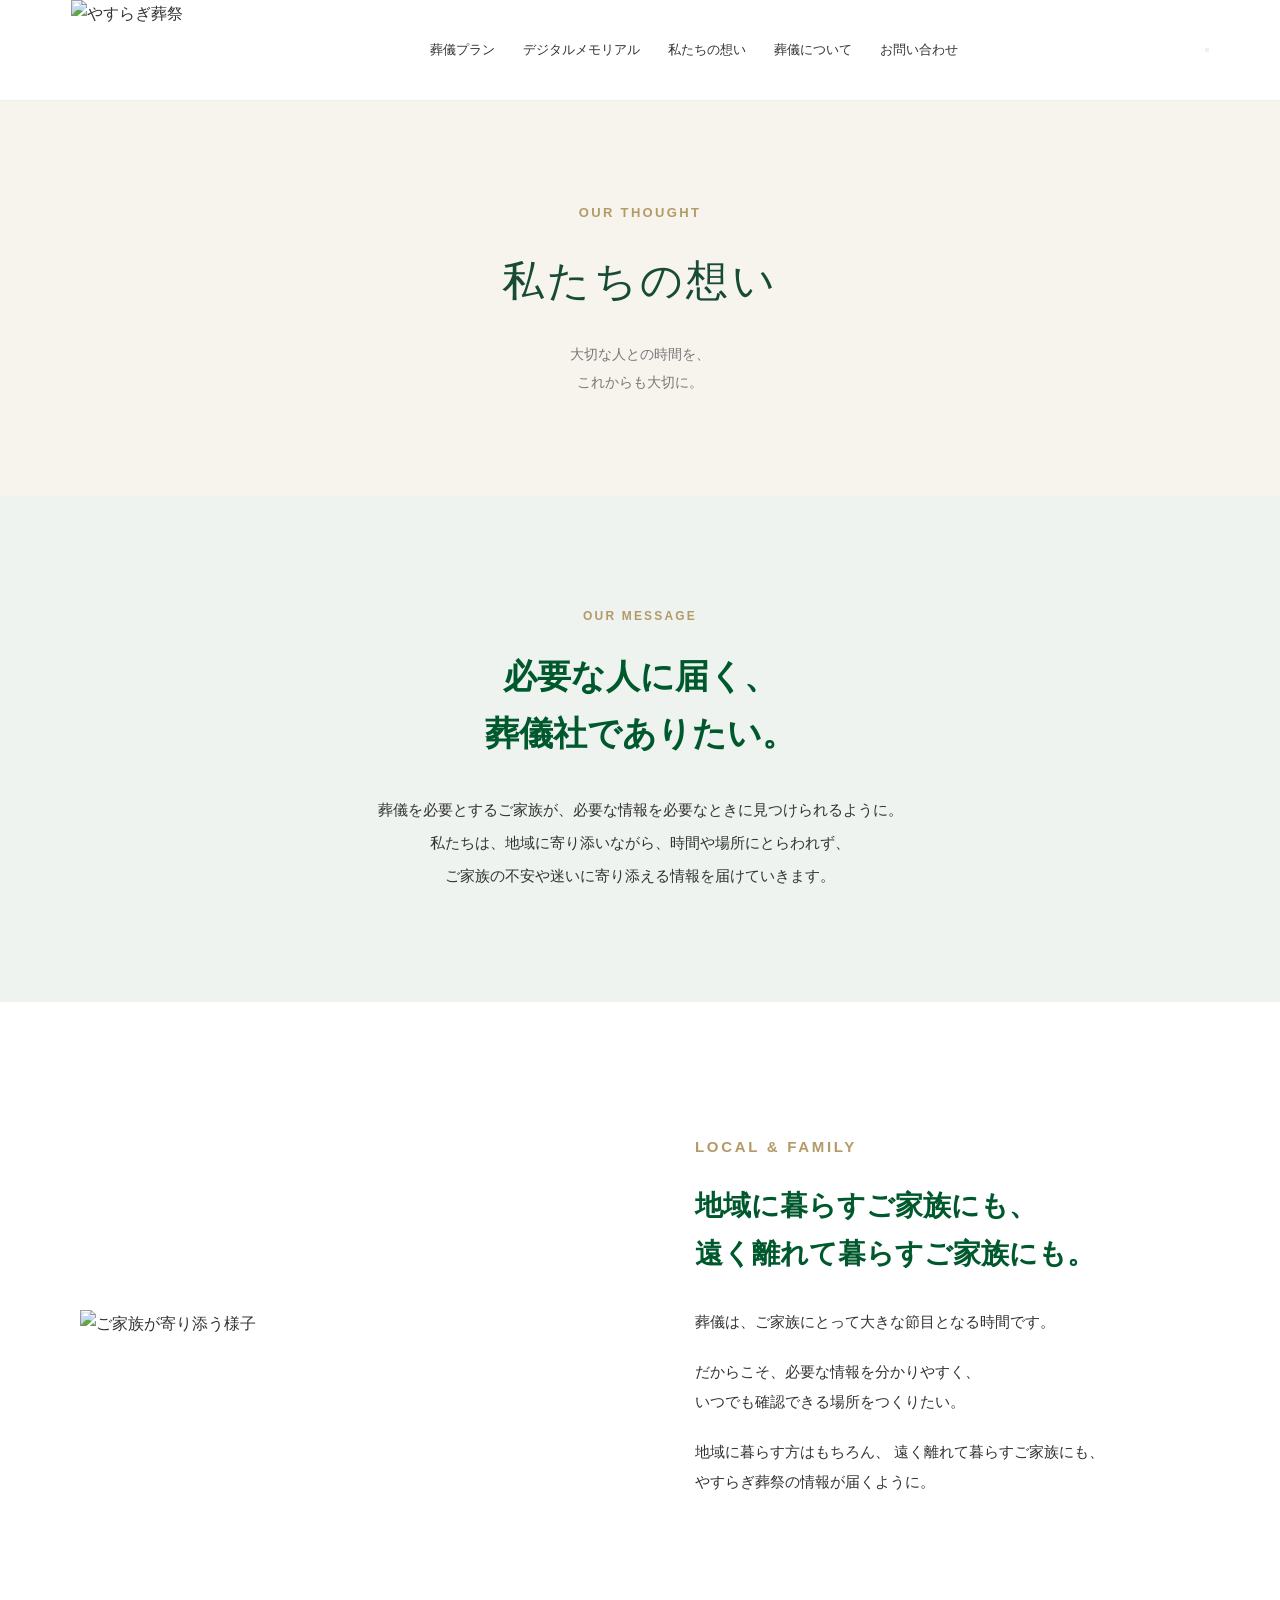
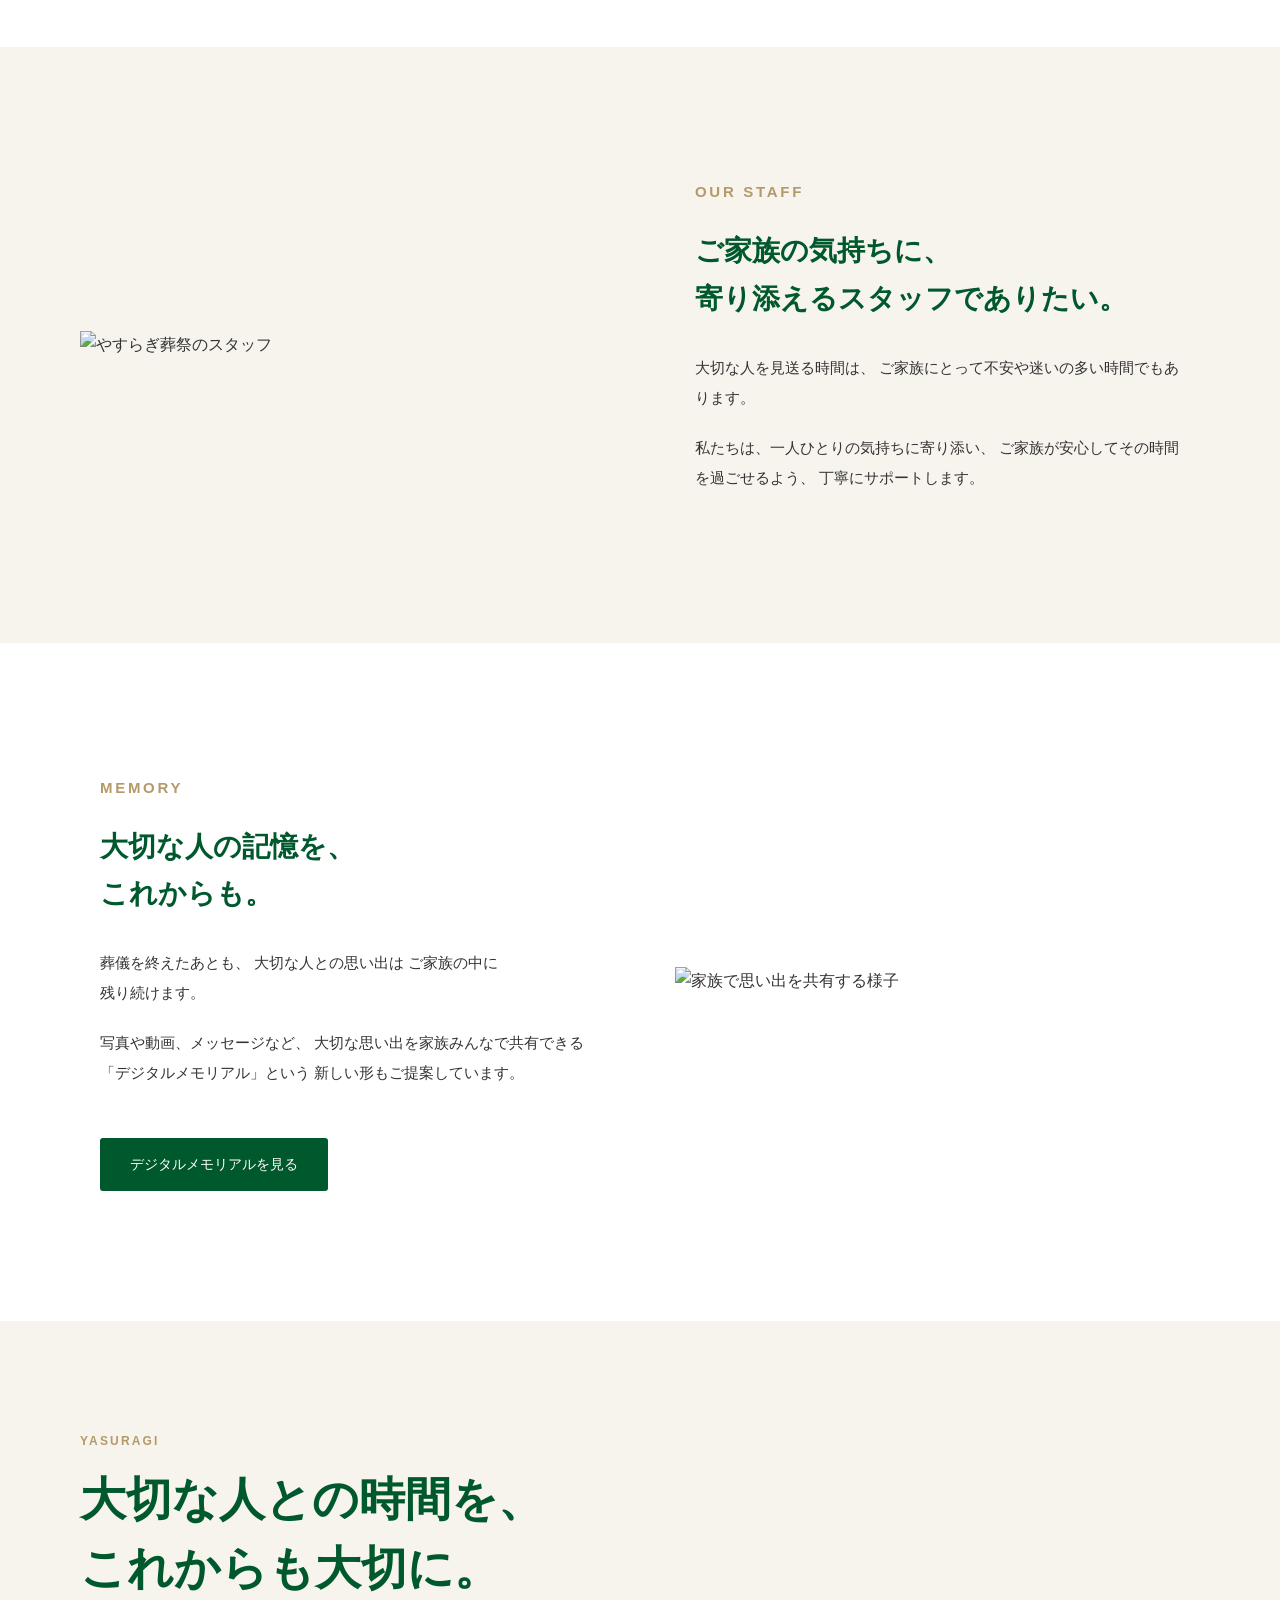
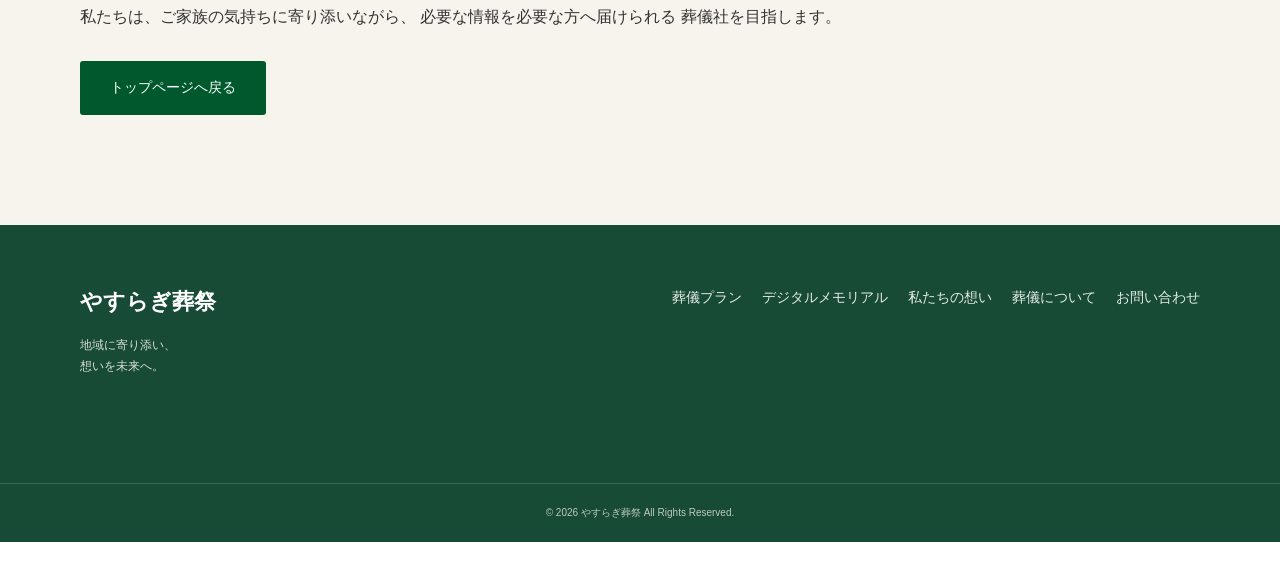
==== about.html @ 8fa57e47 "Add files via upload" ====
<!DOCTYPE html>
<html lang="ja">

<head>
    <meta charset="UTF-8">
    <meta name="viewport" content="width=device-width, initial-scale=1.0">

    <title>私たちの想い｜やすらぎ葬祭</title>

    <link rel="stylesheet" href="style.css">
</head>

<body>

    <!-- =========================
         ヘッダー
    ========================== -->
    <header class="header">

        <div class="header-inner">

            <a href="index.html" class="logo">
                <img src="image/logo-ark.png" alt="やすらぎ葬祭">
            </a>

            <nav class="nav">
                <a href="index.html#plans">葬儀プラン</a>
                <a href="index.html#memorial">デジタルメモリアル</a>
                <a href="index.html#about">私たちの想い</a>
                <a href="index.html#guide">葬儀について</a>
                <a href="index.html#contact">お問い合わせ</a>
            </nav>

            <!-- ハンバーガーメニュー -->
            <button class="hamburger" id="hamburger" aria-label="メニューを開く">
                <span></span>
                <span></span>
                <span></span>
            </button>

        </div>

    </header>


    <main>

        <!-- =========================
             ページタイトル
        ========================== -->
        <section class="page-hero">

            <div class="container">

                <p class="section-label">
                    OUR THOUGHT
                </p>

                <h1>
                    私たちの想い
                </h1>

                <p>
                    大切な人との時間を、<br>
                    これからも大切に。
                </p>

            </div>

        </section>


        <!-- =========================
             私たちが大切にしていること
        ========================== -->
        <section class="about-message section">
            <div class="container about-message-inner">

                <p class="section-label">OUR MESSAGE</p>

                <h2>
                    必要な人に届く、<br>
                    葬儀社でありたい。
                </h2>

                <p class="about-message-text">
                    葬儀を必要とするご家族が、必要な情報を必要なときに見つけられるように。<br class="pc-only">
                    私たちは、地域に寄り添いながら、時間や場所にとらわれず、<br class="pc-only">
                    ご家族の不安や迷いに寄り添える情報を届けていきます。
                </p>

            </div>
        </section>

        <!-- =========================
             地域に寄り添う
        ========================== -->
        <section class="about-block section">

            <div class="container about-block-inner">

                <div class="about-block-image">
                    <img src="image/about-family.png" alt="ご家族が寄り添う様子">
                </div>

                <div class="about-block-content">

                    <p class="section-label">
                        LOCAL & FAMILY
                    </p>

                    <h2>
                        地域に暮らすご家族にも、<br>
                        遠く離れて暮らすご家族にも。
                    </h2>

                    <p>
                        葬儀は、ご家族にとって大きな節目となる時間です。
                    </p>

                    <p>
                        だからこそ、必要な情報を分かりやすく、<br>
                        いつでも確認できる場所をつくりたい。
                    </p>

                    <p>
                        地域に暮らす方はもちろん、
                        遠く離れて暮らすご家族にも、
                        <br class="pc-only">やすらぎ葬祭の情報が届くように。
                    </p>

                </div>

            </div>

        </section>


        <!-- =========================
             大切な人の記憶を残す
        ========================== -->

        <!-- =========================
         スタッフ
    ========================== -->
        <section class="about-block section section-ivory">

            <div class="container about-block-inner">

                <div class="about-block-image">
                    <img src="image/about-staff.png" alt="やすらぎ葬祭のスタッフ">
                </div>

                <div class="about-block-content">

                    <p class="section-label">
                        OUR STAFF
                    </p>

                    <h2>
                        ご家族の気持ちに、<br>
                        寄り添えるスタッフでありたい。
                    </h2>

                    <p>
                        大切な人を見送る時間は、
                        ご家族にとって不安や迷いの多い時間でもあります。
                    </p>

                    <p>
                        私たちは、一人ひとりの気持ちに寄り添い、
                        ご家族が安心してその時間を過ごせるよう、
                        丁寧にサポートします。
                    </p>

                </div>

            </div>

        </section>


        <section class="about-block section">

            <div class="container about-block-inner reverse">

                <div class="about-block-image">
                    <img src="image/about-digital.png" alt="家族で思い出を共有する様子">
                </div>

                <div class="about-block-content">

                    <p class="section-label">
                        MEMORY
                    </p>

                    <h2>
                        大切な人の記憶を、<br>
                        これからも。
                    </h2>

                    <p>
                        葬儀を終えたあとも、
                        大切な人との思い出は
                        ご家族の中に
                        <br class="pc-only">残り続けます。
                    </p>

                    <p>
                        写真や動画、メッセージなど、
                        大切な思い出を家族みんなで共有できる
                        「デジタルメモリアル」という
                        新しい形もご提案しています。
                    </p>

                    <a href="digital-memorial.html" class="button button-green">
                        デジタルメモリアルを見る
                    </a>

                </div>

            </div>

        </section>


        <!-- =========================
             最後のメッセージ
        ========================== -->
        <section class="about-closing section section-ivory">

            <div class="container">

                <p class="section-label">
                    YASURAGI
                </p>

                <h2>
                    大切な人との時間を、<br>
                    これからも大切に。
                </h2>

                <p>
                    私たちは、ご家族の気持ちに寄り添いながら、
                    必要な情報を必要な方へ届けられる
                    葬儀社を目指します。
                </p>

                <a href="index.html" class="button button-green">
                    トップページへ戻る
                </a>

            </div>

        </section>

    </main>


    <!-- =========================
         フッター
    ========================== -->
    <footer class="footer">

        <div class="container footer-inner">

            <div class="footer-logo">

                <strong>やすらぎ葬祭</strong>

                <p>
                    地域に寄り添い、<br>
                    想いを未来へ。
                </p>

            </div>


            <div class="footer-links">

                <a href="index.html#plans">葬儀プラン</a>
                <a href="index.html#memorial">デジタルメモリアル</a>
                <a href="index.html#about">私たちの想い</a>
                <a href="index.html#guide">葬儀について</a>
                <a href="index.html#contact">お問い合わせ</a>

            </div>

        </div>


        <div class="copyright">
            © 2026 やすらぎ葬祭 All Rights Reserved.
        </div>

    </footer>　　　　　　　　　　　　　　　　　　　　　　
    <script src="script.js"></script>

</body>

</html>
---- style.css ----
:root {
    --ivory: #F7F4EE;
    --white: #FFFFFF;
    --green: #00582d;
    --green-dark: #174b35;
    --gold: #B49A68;
    --text: #333333;
    --text-light: #777777;
    --border: #e4dfd5;
}


/* =========================================
   基本設定
========================================= */

* {
    margin: 0;
    padding: 0;
    box-sizing: border-box;
}

html {
    scroll-behavior: smooth;
}

body {
    font-family: "Noto Sans JP", sans-serif;
    color: var(--text);
    background: var(--white);
    line-height: 1.8;
}

a {
    color: inherit;
    text-decoration: none;
}

img {
    max-width: 100%;
}

.container {
    width: min(1120px, 90%);
    margin: 0 auto;
}

.section {
    padding: 110px 0;
}

.section-ivory {
    background: var(--ivory);
}


/* =========================================
   ヘッダー
========================================= */

.header {
    position: sticky;
    top: 0;
    z-index: 100;
    background: rgba(255, 255, 255, 0.96);
    border-bottom: 1px solid #eee;
}

section {
    scroll-margin-top: 100px;
}

.header-inner {
    width: min(1200px, 92%);
    margin: 0 auto;
    min-height: 70px;
    padding: 0 20px;

    display: flex;
    justify-content: space-between;
    align-items: center;
}

.logo {
    display: flex;
    align-items: center;
    gap: 12px;
}

.logo img {
    height: 100px;
    width: auto;
    display: block;
}

.nav {
    display: flex;
    align-items: center;
    gap: 28px;
}

.nav a {
    font-size: 13px;
    transition: 0.3s;
}

.nav a:hover {
    color: var(--green);
}

.nav-contact {
    padding: 11px 20px;

    background: var(--green);
    color: white !important;

    border-radius: 3px;
}


/* =========================================
   ヒーロー
========================================= */

.hero {
    min-height: 680px;

    position: relative;

    display: flex;
    align-items: center;

    background-image: url("image/top-bg.png");
    background-size: cover;
    background-position: center;
}

.hero-overlay {
    position: absolute;
    inset: 0;

    background:
        linear-gradient(90deg,
            rgba(20, 55, 40, 0.82),
            rgba(20, 55, 40, 0.25));
}

.hero-content {
    position: relative;
    z-index: 2;

    width: min(1120px, 90%);
    margin: 0 auto;

    color: white;
}

.hero-label {
    margin-bottom: 25px;

    color: #e2d0a7;

    font-size: 14px;
    letter-spacing: 0.18em;
}

.hero h1 {
    margin-bottom: 28px;

    font-family: "Noto Serif JP", serif;

    font-size: clamp(38px, 5vw, 64px);
    font-weight: 500;

    line-height: 1.45;
}

.hero-text {
    margin-bottom: 35px;

    font-size: 16px;
}


/* =========================================
   ボタン
========================================= */

.button {
    display: inline-block;

    padding: 14px 30px;

    border-radius: 3px;

    font-size: 14px;

    transition: 0.3s;
}

.button:hover {
    transform: translateY(-2px);
}

.button-gold {
    background: var(--gold);
    color: white;
}

.button-green {
    margin-top: 30px;

    background: var(--green);
    color: white;
}


/* =========================================
   見出し
========================================= */

.section-label {
    margin-bottom: 12px;

    color: var(--gold);

    font-size: 12px;
    font-weight: 600;

    letter-spacing: 0.18em;
}

h2 {
    color: var(--green);

    font-family: "Noto Serif JP", serif;

    font-size: clamp(30px, 4vw, 46px);
    font-weight: 600;

    line-height: 1.5;
}

.section-heading {
    margin-bottom: 50px;

    display: flex;
    justify-content: space-between;
    align-items: end;
    gap: 50px;
}

.section-heading>p {
    max-width: 400px;

    color: var(--text-light);

    font-size: 14px;
}


/* =========================================
   ごあいさつ
========================================= */

.intro {
    text-align: center;
}

.intro-text {
    margin: 30px auto 0;

    max-width: 720px;

    color: var(--text-light);

    font-size: 15px;
}


/* =========================================
   葬儀プラン
========================================= */

.plan-grid {
    display: grid;

    grid-template-columns: repeat(4, 1fr);

    gap: 20px;
}

.plan-card {
    background: white;

    box-shadow: 0 10px 30px rgba(0, 0, 0, 0.05);

    transition: 0.3s;
}

.plan-card:hover {
    transform: translateY(-6px);
}

.card-image {
    height: 190px;

    background-size: cover;
    background-position: center;
}


/* 葬儀プラン画像 */

.family {
    background-image: url("image/family1.png");
}

.one-day {
    background-image: url("image/oneday.png");
}

.general {
    background-image: url("image/ippan.png");
}

.cremation {
    background-image:
        url("image/kaso.png");
}

.card-content {
    padding: 25px;
}

.card-number {
    color: var(--gold);

    font-size: 11px;
    letter-spacing: 0.15em;
}

.card-content h3 {
    margin: 6px 0 12px;

    color: var(--green);

    font-family: "Noto Serif JP", serif;

    font-size: 22px;
}

.card-content p {
    min-height: 80px;

    color: var(--text-light);

    font-size: 13px;
}

.text-link {
    display: inline-block;

    margin-top: 15px;

    color: var(--green);

    font-size: 13px;
    font-weight: 600;
}

.text-link:hover {
    color: var(--gold);
}


/* =========================================
   デジタルメモリアル
========================================= */

.memorial {
    padding: 100px 5%;

    background: var(--white);
}


/* セクションタイトル */

.section-title {
    max-width: 1400px;
    margin: 0 auto 35px;
}

.section-title h2 {
    margin-bottom: 15px;
}

.section-title>p:last-child {
    color: var(--text-light);
    font-size: 14px;
}


/* メモリアル紹介 */

.memorial-content {
    max-width: 1400px;
    margin: 0 auto;

    display: grid;

    grid-template-columns: 0.7fr 1.3fr;

    gap: 50px;

    align-items: center;
}

.memorial-text h3 {
    margin-bottom: 25px;

    color: var(--green);

    font-family: "Noto Serif JP", serif;

    font-size: 32px;

    line-height: 1.7;
}

.memorial-text p {
    margin-bottom: 20px;

    color: #555;

    line-height: 2;
}

/* メモリアル画像 */

.memorial-image {
    width: 100%;
    overflow: visible;
}

.memorial-image img {
    width: 100%;
    height: auto;
    display: block;
    border-radius: 12px;
    object-fit: contain;
    object-position: left center;
}


/* =========================================
   デジタルメモリアル 詳細
========================================= */

.memorial-detail {
    max-width: none;

    margin: 0;

    padding: 110px 0;

    display: block;

    border-top: 1px solid rgba(0, 88, 45, 0.15);
}

.memorial-detail-content {
    max-width: 1100px;
    margin: 50px auto 0;

    display: grid;

    grid-template-columns: 420px 1fr;

    gap: 70px;

    align-items: center;
}

.memorial-detail-image {
    width: 420px;

    text-align: center;
}

.memorial-detail-image img {
    width: 100%;
    max-width: 420px;
    height: auto;

    display: block;
}

.memorial-detail-text {
    width: 100%;

    line-height: 2;

    color: #555;
}

.memorial-detail-text h3 {
    margin: 15px 0 25px;

    color: var(--green);

    font-family: "Noto Serif JP", serif;

    font-size: 30px;

    line-height: 1.7;
}

.memorial-detail-text p {
    margin-bottom: 25px;
}

.memorial-detail-text p:not(.section-label) {
    color: #555;
    line-height: 2;
}


/* MEMORIAL PAGE 見出し */

.memorial-detail .section-heading {
    display: block;
    margin-bottom: 50px;
}

.memorial-detail .section-heading>div {
    width: 100%;
}


/* FEATURES */

.features-lead {
    margin-top: 10px;
    margin-bottom: 25px;

    color: var(--text-light);

    font-size: 14px;
    line-height: 2;
}


/* =========================================
   デジタルメモリアル 詳細ページ
========================================= */

.memorial-detail-page {
    padding: 120px 0 80px;

    background: var(--ivory);
}

.memorial-detail-page h1 {
    margin-bottom: 30px;

    color: var(--green);

    font-family: "Noto Serif JP", serif;

    font-size: clamp(38px, 5vw, 56px);

    line-height: 1.5;
}

.page-lead {
    color: var(--text-light);
    font-size: 17px;
}

.memorial-detail-section {
    padding: 110px 0;

    background: white;
}

.memorial-detail-page-grid {
    display: grid;

    grid-template-columns: 0.8fr 1.2fr;

    gap: 70px;

    align-items: center;
}

.memorial-detail-page-text h2 {
    margin: 15px 0 30px;

    color: var(--green);

    font-family: "Noto Serif JP", serif;

    font-size: 36px;

    line-height: 1.7;
}

.memorial-detail-page-text p:not(.section-label) {
    margin-bottom: 20px;

    color: #555;

    line-height: 2;
}

.memorial-detail-page-image img {
    width: 100%;
    height: auto;

    display: block;

    border-radius: 12px;
}

.memorial-back {
    padding: 80px 0;

    text-align: center;

    background: var(--ivory);
}


/* =========================================
   私たちの想い
========================================= */

.about-inner {
    display: grid;

    grid-template-columns: 1fr 1fr;

    gap: 80px;

    align-items: center;
}

.about-image {
    min-height: 500px;

    background-image: url("image/pc2.png");

    background-size: cover;
    background-position: left center;
}

.about-content h2 {
    margin-bottom: 22px;
}

.about-content p {
    margin-bottom: 18px;

    color: var(--text-light);

    font-size: 14px;
}

.about-content .button {
    margin-top: 15px;
}

/* =========================
   OUR MESSAGE
========================= */

.about-message {
    background-color: #eef3ef;
    text-align: center;
}

.about-message-inner {
    max-width: 900px;
    margin: 0 auto;
}

.about-message .section-label {
    margin-bottom: 20px;
}

.about-message h2 {
    font-size: 34px;
    line-height: 1.7;
    margin-bottom: 30px;
}

.about-message-text {
    font-size: 15px;
    line-height: 2.2;
    margin: 0 auto;
}


/* スマホ */
@media (max-width: 767px) {

    .about-message {
        padding: 60px 0;
    }

    .about-message h2 {
        font-size: 24px;
        line-height: 1.7;
    }

    .about-message-text {
        font-size: 14px;
        line-height: 2;
    }

}

.pc-only {
    display: inline;
}

@media (max-width: 767px) {

    .pc-only {
        display: none;
    }

}

/* =========================================
   葬儀について
========================================= */

.guide-grid {
    display: grid;

    grid-template-columns: repeat(3, 1fr);

    border-top: 1px solid var(--border);
}

.guide-card {
    padding: 30px;

    display: flex;
    align-items: center;
    gap: 20px;

    border-right: 1px solid var(--border);
    border-bottom: 1px solid var(--border);

    transition: 0.3s;
}

.guide-card:first-child {
    border-left: 1px solid var(--border);
}

.guide-card:hover {
    background: var(--ivory);
}

.guide-card>span {
    color: var(--gold);

    font-size: 12px;
}

.guide-card h3 {
    margin-bottom: 5px;

    color: var(--green);

    font-family: "Noto Serif JP", serif;

    font-size: 20px;
}

.guide-card p {
    color: var(--text-light);

    font-size: 12px;
}

.guide-card strong {
    margin-left: auto;

    color: var(--green);

    font-size: 20px;
}


/* =========================================
   遠方のご家族
========================================= */

.notice {
    background: var(--ivory);
}

.notice-box {
    display: grid;

    grid-template-columns: 1fr 1fr;

    background: var(--ivory);

    align-items: stretch;
}

.notice-content {
    padding: 70px;
}

.notice-content h2 {
    margin-bottom: 25px;
    font-size: 36px;
    line-height: 1.7;
}

.notice-content p {
    margin-bottom: 25px;

    color: var(--text-light);

    font-size: 14px;
}

.notice-image {
    min-height: 400px;

    background-image: url("image/famili3.jpeg");

    background-size: cover;
    background-position: 20% center;
    background-repeat: no-repeat;
}


/* =========================================
   お問い合わせ
========================================= */

.contact {
    text-align: center;
}

.contact>.container>p:not(.section-label) {
    margin: 20px auto 40px;

    color: var(--text-light);

    font-size: 14px;
}

/* =========================================
   フッター
========================================= */

.footer {
    background: var(--green-dark);

    color: white;
}

.footer>.container {
    display: grid;
    grid-template-columns: 1fr auto;
    align-items: start;
    column-gap: 60px;
}

.footer-logo {
    grid-column: 1;
}

.footer>.container>p:not(.footer-logo):not(.copyright) {
    grid-column: 1;
}

.footer-links {
    grid-column: 2;
    grid-row: 1 / span 2;
    margin: 25px 0 0;
}

.copyright {
    grid-column: 1 / -1;
}

.footer-inner {
    padding: 40px 0;

    display: flex;
    justify-content: space-between;
    align-items: flex-start;

    gap: 50px;
}

.footer-logo {
    margin-top: 15px;
    margin-bottom: 15px;
    color: #ffffff;
    font-family: "Noto Serif JP", serif;
    font-size: 24px;
    font-weight: 500;
}

.footer-logo strong {
    font-family: "Noto Serif JP", serif;

    font-size: 22px;
}

.footer-logo p {
    margin-top: 12px;

    color: #d7ded9;

    font-size: 12px;
}

.footer-links {
    display: flex;
    justify-content: flex-end;
    align-items: center;
    gap: 25px;
    flex-wrap: nowrap;
    margin: 0;
    padding-top: 20px;
}

.footer-links a {
    color: #e5ebe7;

    font-size: 14px;
}

.footer-links a:hover {
    color: var(--gold);
}

.footer-links {
    flex-wrap: wrap;
    gap: 15px 20px;
}

.copyright {
    padding: 20px;

    border-top: 1px solid rgba(255, 255, 255, 0.15);

    text-align: center;

    color: #bfc9c3;

    font-size: 10px;
}


/* =========================================
   詳細ページ共通
========================================= */

.page-hero-content {
    max-width: 800px;
    margin: 0 auto;
}

.page-hero .section-label {
    margin-bottom: 18px;
    color: var(--gold);
    letter-spacing: 0.18em;
    font-size: 13px;
    font-weight: 600;
}

.page-hero h1 {
    margin: 20px 0;
    color: var(--green-dark);
    font-family: "Noto Serif JP", serif;
    font-size: 42px;
    font-weight: 500;
    letter-spacing: 0.08em;
}

.page-hero p:last-child {
    margin: 0;
    color: var(--text-light);
    font-size: 14px;
    line-height: 2;
}

/* =========================================
   詳細ページ
========================================= */

.detail-section {
    padding: 100px 5%;
}

.detail-inner {
    max-width: 1200px;
    margin: 0 auto;

    display: grid;

    grid-template-columns: 1fr 1fr;

    gap: 70px;

    align-items: center;
}

.detail-text h2 {
    margin: 20px 0 30px;

    font-family: "Noto Serif JP", serif;

    font-size: 36px;

    line-height: 1.7;

    color: var(--green);
}

.detail-text p:not(.section-label) {
    margin-bottom: 20px;

    color: var(--text-light);

    line-height: 2;

    font-size: 14px;
}

.detail-image img {
    width: 100%;
    height: 420px;

    object-fit: cover;

    display: block;

    border-radius: 12px;
}


/* =========================================
   中央コンテンツ
========================================= */

.detail-center {
    max-width: 1100px;
    margin: 0 auto;

    text-align: center;
}

.detail-center h2 {
    margin: 20px 0 60px;

    font-family: "Noto Serif JP", serif;

    font-size: 36px;

    color: var(--green);
}


/* =========================================
   おすすめポイント
========================================= */

.point-list {
    display: grid;

    grid-template-columns: repeat(3, 1fr);

    gap: 30px;
}

.point-item {
    padding: 40px 30px;

    background: white;

    border: 1px solid var(--border);
}

.point-item h3 {
    margin-bottom: 20px;

    font-family: "Noto Serif JP", serif;

    font-size: 28px;

    color: var(--gold);
}

.point-item p {
    line-height: 1.9;

    color: var(--text-light);

    font-size: 14px;
}


/* =========================================
   葬儀プラン 詳細
========================================= */

.plan-detail {
    background: #FFFFFF;
}

.plan-detail-card {
    display: grid;

    grid-template-columns: 1.15fr 0.85fr;

    min-height: 480px;

    margin-bottom: 80px;

    background: #F7F4EE;
}

.plan-detail-card.reverse {
    direction: rtl;
}

.plan-detail-card.reverse .plan-detail-content {
    direction: ltr;
}

.plan-detail-image {
    min-height: 480px;

    background-size: contain;
    background-repeat: no-repeat;
    background-position: center;

    background-color: #F7F4EE;
}

.plan-detail-image.family {
    background-image: url("image/sougigazo-family.png");
}

.plan-detail-image.one-day {
    background-image: url("image/sougigazo-oneday.png");
}

.plan-detail-image.general {
    background-image: url("image/sougigazo-ippan.png");
}

.plan-detail-image.cremation {
    background-image: url("image/sougigazo-kaso.png");
}

.plan-detail-content {
    display: flex;
    flex-direction: column;
    justify-content: center;

    padding: 50px;
}

.plan-detail-content .card-number {
    margin-bottom: 12px;

    color: #B49A68;

    font-size: 14px;

    letter-spacing: 0.15em;
}

.plan-detail-content h2 {
    margin: 0 0 25px;

    color: #00582d;

    font-family: "Noto Serif JP", serif;

    font-size: 36px;
    font-weight: 600;
}

.plan-lead {
    margin-bottom: 25px;

    color: #333333;

    font-family: "Noto Serif JP", serif;

    font-size: 18px;

    line-height: 1.9;
}

.plan-detail-content>p:not(.card-number):not(.plan-lead) {
    margin-bottom: 30px;

    color: #777777;

    font-size: 14px;

    line-height: 2;
}

.plan-info {
    margin: 0;

    border-top: 1px solid #e4dfd5;
}

.plan-info div {
    display: grid;

    grid-template-columns: 90px 1fr;

    gap: 20px;

    padding: 15px 0;

    border-bottom: 1px solid #e4dfd5;
}

.plan-info dt {
    color: #00582d;

    font-size: 13px;
    font-weight: 600;
}

.plan-info dd {
    margin: 0;

    color: #777777;

    font-size: 13px;

    line-height: 1.8;
}


/* =========================================
   スクロール位置
========================================= */

.plan-detail-content {
    scroll-margin-top: 100px;
}


/* =========================================
   タブレット
========================================= */

@media (max-width: 900px) {

    /* ヘッダー */

    .nav {
        gap: 15px;
    }

    .nav a {
        font-size: 11px;
    }


    /* 葬儀プラン */

    .plan-grid {
        grid-template-columns: repeat(2, 1fr);
    }


    /* デジタルメモリアル */

    .memorial-content {
        grid-template-columns: 1fr;

        gap: 40px;
    }

    .memorial-text h3 {
        font-size: 25px;
    }

    .memorial-detail-content {
        grid-template-columns: 1fr;

        gap: 40px;
    }

    .memorial-detail-image {
        width: 100%;
    }

    .memorial-detail-image img {
        width: 100%;
        max-width: 420px;
    }

    .memorial-detail-page-grid {
        grid-template-columns: 1fr;

        gap: 50px;
    }

    .memorial-detail-page-text h2 {
        font-size: 30px;
    }


    /* 私たちの想い */

    .about-inner {
        grid-template-columns: 1fr;

        gap: 40px;
    }

    .about-image {
        min-height: 400px;
    }


    /* 葬儀について */

    .guide-grid {
        grid-template-columns: 1fr;
    }

    .guide-card,
    .guide-card:first-child {
        border-left: 1px solid var(--border);
    }


    /* 詳細ページ */

    .page-hero {
        min-height: 350px;
    }

    .page-hero h1 {
        font-size: 40px;
    }

    .detail-inner {
        grid-template-columns: 1fr;

        gap: 50px;
    }

    .detail-text h2 {
        font-size: 30px;
    }

    .point-list {
        grid-template-columns: 1fr;
    }

    .detail-image img {
        height: 350px;
    }

}

/* =========================================
   スマートフォン
========================================= */

@media (max-width: 767px) {

    /* 全体 */

    .container {
        width: 90%;
        max-width: none;
        margin: 0 auto;
    }

    .section {
        padding: 35px 0;
    }

    /* ヘッダー */

    .header-inner {
        min-height: 70px;
        padding: 8px 5%;
    }

    .logo img {
        max-width: 180px;
        height: auto;
    }

    .logo strong {
        font-size: 17px;
    }

    .nav {
        display: none;
    }

    .hamburger {
        display: block;
        width: 45px;
        height: 45px;
        padding: 8px;
        border: none;
        background: transparent;
        cursor: pointer;
    }

    .hamburger span {
        display: block;
        width: 100%;
        height: 2px;
        margin: 6px 0;
        background-color: var(--green);
        transition: 0.3s;
    }

    .hamburger.active span:nth-child(1) {
        transform: translateY(8px) rotate(45deg);
    }

    .hamburger.active span:nth-child(2) {
        opacity: 0;
    }

    .hamburger.active span:nth-child(3) {
        transform: translateY(-8px) rotate(-45deg);
    }

    .nav.active {
        display: flex;
        flex-direction: column;
        position: absolute;
        top: 100%;
        left: 0;
        width: 100%;
        padding: 20px 5%;
        background-color: var(--white);
        box-shadow: 0 5px 15px rgba(0, 0, 0, 0.08);
        gap: 0;
    }

    .nav.active a {
        padding: 15px 0;
        border-bottom: 1px solid var(--border);
    }

    .footer>.container {
        display: block;
    }

    .footer-logo {
        white-space: nowrap;
    }

    .footer>.container>p:not(.footer-logo):not(.copyright) {
        margin-bottom: 20px;
    }

    .footer-links {
        display: flex;
        justify-content: center;
        flex-wrap: wrap;
        gap: 15px 20px;
        margin: 20px 0;
    }

    .copyright {
        margin-top: 20px;
    }

    .hamburger {
        display: block;
        width: 45px;
        height: 45px;
        padding: 8px;
        border: none;
        background: transparent;
        cursor: pointer;
        flex-shrink: 0;
    }

    .hamburger span {
        display: block;
        width: 100%;
        height: 2px;
        margin: 6px 0;
        background-color: var(--green);
        transition: 0.3s;
    }

    /* ヒーロー */

    .hero {
        min-height: 600px;
    }

    .hero h1 {
        font-size: 36px;
    }

    .hero-text {
        font-size: 14px;
    }


    /* ページタイトル */

    .page-hero {
        min-height: 300px;

        padding: 100px 5% 70px;
    }

    .page-hero-content h1 {
        font-size: 28px;
        line-height: 1.7;
    }

    .page-hero-content p {
        font-size: 14px;
    }

    .page-hero h1 {
        font-size: 28px;
    }


    /* 見出し */

    .section-heading {
        display: block;
    }

    .section-heading>p {
        margin-top: 20px;
    }

    .section-heading h2,
    .section-title h2,
    .detail-intro h2 {
        font-size: 36px;
        line-height: 1.6;
    }

    .intro h2 {
        font-size: 25px;
        line-height: 1.7;
    }


    /* 葬儀プラン */

    .plan-grid {
        grid-template-columns: 1fr;
    }

    .card-image {
        height: 220px;
    }

    .plan-card .card-number {
        margin-bottom: 0;
    }

    .plan-card h3 {
        margin-top: -12px;
    }


    /* デジタルメモリアル */

    .memorial {
        padding: 75px 5%;
    }

    .section-title {
        margin-bottom: 40px;
    }

    .memorial-text h3 {
        font-size: 26px;
    }

    .memorial-image img {
        border-radius: 8px;
    }

    .memorial-detail {
        margin-top: 60px;

        padding-top: 50px;
        padding-bottom: 75px;
    }

    .memorial-detail-content {
        grid-template-columns: 1fr;

        gap: 35px;
    }

    .memorial-detail-image {
        width: 100%;
    }

    .memorial-detail-image img {
        width: 100%;
        height: auto;

        border-radius: 8px;
    }

    .memorial-detail-text h3 {
        font-size: 25px;
    }

    .memorial-detail-page {
        padding: 80px 0 60px;
    }

    .memorial-detail-section {
        padding: 75px 0;
    }

    .memorial-detail-page-text h2 {
        font-size: 26px;
    }

    .memorial-detail-page-image img {
        border-radius: 8px;
    }


    /* できること */

    .feature-grid {
        grid-template-columns: 1fr;

        gap: 25px;
    }


    /* 私たちの想い */

    .about-image {
        min-height: 320px;
    }


    /* 遠方のご家族 */

    .notice {
        padding-top: 30px;
        padding-bottom: 60px;
    }

    .notice-box {
        grid-template-columns: 1fr;
    }

    .notice-content {
        padding: 40px 25px;
    }

    .notice-content h2 {
        margin-bottom: 25px;

        font-size: 30px;

        line-height: 1.5;
    }


    .notice-image {
        min-height: 220px;
    }


    /* お問い合わせ */

    .contact h2 {
        font-size: 22px;
        line-height: 1.7;
    }

    .contact-box {
        grid-template-columns: 1fr;

        gap: 20px;
    }

    .contact-item {
        border-right: none;
        border-bottom: 1px solid var(--border);
    }

    .contact-item:last-child {
        border-bottom: none;
    }


    /* FLOW */

    .flow-list {
        gap: 25px;
    }

    .flow-item {
        grid-template-columns: 50px 1fr;

        gap: 15px;
    }


    /* フッター */


    /* 詳細ページ */

    .detail-section {
        padding: 75px 5%;
    }

    .detail-image img {
        height: auto;
    }


    /* 葬儀プラン詳細 */

    .plan-detail-card {
        grid-template-columns: 1fr;

        margin-bottom: 50px;
    }

    .plan-detail-card.reverse {
        direction: ltr;
    }

    .plan-detail-image {
        min-height: 300px;
    }

    .plan-detail-content {
        padding: 40px 25px;
    }

    .plan-detail-content h2 {
        font-size: 30px;
    }

    .plan-lead {
        font-size: 16px;
    }

    .plan-info div {
        grid-template-columns: 75px 1fr;

        gap: 15px;
    }

}

/* =========================
   スクロールでふわっと表示
========================= */
.fade-in {
    opacity: 0;
    transform: translateY(50px);
    transition: opacity 1.0s ease, transform 1.0s ease;
}


.fade-in.show {
    opacity: 1;
    transform: translateY(0);
}

/* 葬儀プランページ・ご相談見出し */
.plan-contact-box h2 {
    font-size: 32px;
}

@media (max-width: 767px) {
    .plan-contact-box h2 {
        font-size: 25px;
    }
}

/* =========================================
   お問い合わせフォーム
========================================= */

.contact-lead {
    margin: 20px auto 45px;

    color: var(--text-light);

    font-size: 14px;

    line-height: 2;
}

.contact-form {
    max-width: 750px;

    margin: 0 auto;

    padding: 50px;

    background: var(--ivory);

    text-align: left;

    border: 1px solid var(--border);
}

.form-item {
    margin-bottom: 25px;
}

.form-item label {
    display: block;

    margin-bottom: 8px;

    color: var(--green);

    font-size: 14px;

    font-weight: 600;
}

.form-item label span {
    margin-left: 8px;

    padding: 2px 7px;

    background: var(--gold);

    color: white;

    border-radius: 2px;

    font-size: 10px;

    font-weight: normal;
}

.form-item input,
.form-item textarea {
    width: 100%;

    padding: 13px 15px;

    background: white;

    border: 1px solid var(--border);

    border-radius: 2px;

    color: var(--text);

    font-family: "Noto Sans JP", sans-serif;

    font-size: 14px;

    outline: none;

    transition: 0.3s;
}

.form-item input:focus,
.form-item textarea:focus {
    border-color: var(--green);
}

.form-item textarea {
    resize: vertical;

    line-height: 1.8;
}

.form-item input::placeholder,
.form-item textarea::placeholder {
    color: #aaa;
}


/* 個人情報 */

.privacy-check {
    margin: 30px 0;

    text-align: center;
}

.privacy-check label {
    display: inline-flex;

    align-items: center;

    gap: 8px;

    color: var(--text-light);

    font-size: 12px;

    cursor: pointer;
}

.privacy-check input {
    width: 16px;
    height: 16px;

    accent-color: var(--green);
}


/* 送信ボタン */

.form-submit {
    display: block;

    width: 250px;

    margin: 0 auto;

    border: none;

    cursor: pointer;

    font-family: "Noto Sans JP", sans-serif;
}


/* 電話相談 */

.contact-tel {
    margin-top: 45px;

    text-align: center;
}

.contact-tel p {
    margin-bottom: 5px;

    color: var(--text-light);

    font-size: 12px;
}

.contact-tel a {
    display: block;

    color: var(--green);

    font-family: "Noto Serif JP", serif;

    font-size: 35px;

    font-weight: 600;
}

.contact-tel small {
    color: var(--text-light);

    font-size: 11px;
}

.contact-box {
    display: grid;
    grid-template-columns: 1fr 1fr;
    gap: 0;
    margin-top: 40px;
}

.contact-item {
    padding: 30px;
    text-align: center;
    border-right: 1px solid var(--border);
}

.contact-item:last-child {
    border-right: none;
}

.contact-item span {
    display: block;
    font-size: 14px;
    margin-bottom: 15px;
}

.contact-item strong {
    display: block;
    font-size: 24px;
    color: var(--green);
    margin-bottom: 10px;
}

.contact-item small {
    font-size: 13px;
    color: var(--text-light);
}


/* スマートフォン */

@media (max-width: 767px) {

    .contact-form {
        padding: 30px 20px;
    }

    .form-item {
        margin-bottom: 22px;
    }

    .form-submit {
        width: 100%;
    }

    .contact-tel a {
        font-size: 28px;
    }

}

.sp-only {
    display: none;
}

@media (max-width: 767px) {
    .pc-only {
        display: none;
    }

    .sp-only {
        display: inline;
    }
}

/* =========================================
葬儀の流れ
========================================= */


.page-hero {
    padding: 100px 5%;
    background: var(--ivory);
    text-align: center;
}

.page-hero h1 {
    margin: 20px 0;
    color: var(--green-dark);
    font-family: "Noto Serif JP", serif;
    font-size: 42px;
    font-weight: 500;
}

.page-hero p:not(.section-label) {
    color: var(--text-light);
    font-size: 14px;
    line-height: 2;
}

/* 流れ */

.flow {
    background: white;
}

.flow>.container {
    max-width: 900px;
    margin: 0 auto;
    text-align: center;
}

.flow h2 {
    margin: 20px 0;
    color: var(--green-dark);
    font-family: "Noto Serif JP", serif;
    font-size: 32px;
    font-weight: 500;
}

.flow-lead {
    margin-bottom: 60px;
    color: var(--text-light);
    font-size: 14px;
    line-height: 2;
}

/* 流れ一覧 */

.flow-list {
    max-width: 800px;
    margin: 0 auto;
    text-align: left;
}

.flow-item {
    display: grid;
    grid-template-columns: 80px 1fr;
    gap: 30px;
    position: relative;
    padding-bottom: 45px;
}

.flow-item:not(:last-child)::after {
    content: "";
    position: absolute;
    top: 55px;
    left: 39px;
    width: 1px;
    height: calc(100% - 55px);
    background: var(--border);
}

.flow-number {
    position: relative;
    z-index: 1;
    width: 80px;
    height: 80px;
    display: flex;
    align-items: center;
    justify-content: center;
    background: var(--green);
    color: white;
    border-radius: 50%;
    font-family: "Noto Serif JP", serif;
    font-size: 20px;
}

.flow-content {
    padding-top: 5px;
}

.flow-content h3 {
    margin-bottom: 12px;
    color: var(--green-dark);
    font-family: "Noto Serif JP", serif;
    font-size: 21px;
    font-weight: 500;
}

.flow-content p {
    color: var(--text-light);
    font-size: 14px;
    line-height: 2;
}

/* スマートフォン */

@media (max-width: 767px) {

    .page-hero {
        padding: 70px 5%;
    }

    .page-hero h1 {
        font-size: 32px;
    }

    .flow h2 {
        font-size: 26px;
    }

    .flow-lead {
        margin-bottom: 45px;
    }

    .flow-item {
        grid-template-columns: 55px 1fr;
        gap: 18px;
        padding-bottom: 35px;
    }

    .flow-item:not(:last-child)::after {
        left: 27px;
        top: 45px;
        height: calc(100% - 45px);
    }

    .flow-number {
        width: 55px;
        height: 55px;
        font-size: 15px;
    }

    .flow-content h3 {
        font-size: 18px;
    }

    .flow-content p {
        font-size: 13px;
        line-height: 1.9;
    }

}

/* =========================================
   費用について
========================================= */

.price-intro {
    background: white;
    text-align: center;
}

.price-intro>.container {
    max-width: 800px;
    margin: 0 auto;
}

.price-intro h2 {
    margin: 20px 0 30px;
    color: var(--green-dark);
    font-family: "Noto Serif JP", serif;
    font-size: 32px;
    font-weight: 500;
    line-height: 1.8;
}

.price-lead {
    margin: 0 auto 20px;
    color: var(--text-light);
    font-size: 14px;
    line-height: 2;
}


/* =========================================
   葬儀プラン
========================================= */

.price-plans {
    background: var(--ivory);
}

.price-plan-grid {
    display: grid;
    grid-template-columns: repeat(2, 1fr);
    gap: 30px;
    max-width: 1000px;
    margin: 50px auto 0;
}

.price-plan-card {
    overflow: hidden;
    background: white;
    border: 1px solid var(--border);
}

.price-plan-image {
    height: 220px;
    background-size: cover;
    background-position: center;
    background-repeat: no-repeat;
}

/* プラン画像 */

.price-plan-image.family {
    background-image: url("image/family1.png");
}

.price-plan-image.one-day {
    background-image: url("image/oneday.png");
}

.price-plan-image.general {
    background-image: url("image/ippan.png");
}

.price-plan-image.cremation {
    background-image: url("image/kaso.png");
}

.price-plan-content {
    padding: 30px;
    text-align: center;
}

.price-plan-content h3 {
    margin-bottom: 15px;
    color: var(--green-dark);
    font-family: "Noto Serif JP", serif;
    font-size: 23px;
    font-weight: 500;
}

.price-plan-content p {
    min-height: 55px;
    margin-bottom: 25px;
    color: var(--text-light);
    font-size: 13px;
    line-height: 1.9;
}

.price-plan-content .button {
    display: inline-block;
}


/* =========================================
   費用項目
========================================= */

.price-items {
    background: white;
}

.price-items .section-heading {
    text-align: center;
}

.price-item-list {
    max-width: 850px;
    margin: 50px auto 0;
}

.price-item {
    display: grid;
    grid-template-columns: 70px 1fr;
    gap: 25px;
    padding: 30px 0;
    border-bottom: 1px solid var(--border);
}

.price-item:first-child {
    border-top: 1px solid var(--border);
}

.price-item-number {
    display: flex;
    align-items: center;
    justify-content: center;
    width: 55px;
    height: 55px;
    background: var(--green);
    color: white;
    border-radius: 50%;
    font-family: "Noto Serif JP", serif;
    font-size: 15px;
}

.price-item h3 {
    margin-bottom: 10px;
    color: var(--green-dark);
    font-family: "Noto Serif JP", serif;
    font-size: 19px;
    font-weight: 500;
}

.price-item p {
    color: var(--text-light);
    font-size: 13px;
    line-height: 2;
}


/* =========================================
   スマートフォン
========================================= */

@media (max-width: 767px) {

    .price-intro h2 {
        font-size: 26px;
        line-height: 1.7;
    }

    .price-lead {
        font-size: 13px;
        line-height: 1.9;
    }

    .price-plan-grid {
        grid-template-columns: 1fr;
        gap: 25px;
        margin-top: 40px;
    }

    .price-plan-image {
        height: 220px;
    }

    .price-plan-content {
        padding: 25px 20px;
    }

    .price-plan-content h3 {
        font-size: 21px;
    }

    .price-plan-content p {
        min-height: auto;
        font-size: 13px;
    }

    .price-item {
        grid-template-columns: 50px 1fr;
        gap: 15px;
        padding: 25px 0;
    }

    .price-item-number {
        width: 45px;
        height: 45px;
        font-size: 13px;
    }

    .price-item h3 {
        font-size: 17px;
    }

    .price-item p {
        font-size: 13px;
        line-height: 1.9;
    }

}

/* =========================================
式場案内
========================================= */

.venue-intro {
    background: white;
    text-align: center;
}

.venue-intro>.container {
    max-width: 1100px;
    margin: 0 auto;
}

.venue-intro h2 {
    margin: 20px 0;
    color: var(--green-dark);
    font-family: "Noto Serif JP", serif;
    font-size: 32px;
    font-weight: 500;
}

.venue-lead {
    margin-bottom: 55px;
    color: var(--text-light);
    font-size: 14px;
    line-height: 2;
}

/* 式場紹介 */

.venue-main {
    display: grid;
    grid-template-columns: 1.2fr 0.8fr;
    gap: 60px;
    align-items: center;
    text-align: left;
}

.venue-image {
    min-height: 420px;
    background-image: url("image/venue.jpeg");
    background-size: cover;
    background-position: center;
    background-repeat: no-repeat;
}

.venue-info h3 {
    margin-bottom: 25px;
    color: var(--green-dark);
    font-family: "Noto Serif JP", serif;
    font-size: 27px;
    font-weight: 500;
    line-height: 1.7;
}

.venue-info p {
    margin-bottom: 20px;
    color: var(--text-light);
    font-size: 14px;
    line-height: 2;
}

/* =========================================
施設・設備
========================================= */

.venue-facilities {
    background: var(--ivory);
}

.facility-grid {
    display: grid;
    grid-template-columns: repeat(2, 1fr);
    gap: 25px;
    max-width: 900px;
    margin: 50px auto 0;
}

.facility-card {
    padding: 35px;
    background: white;
    border: 1px solid var(--border);
}

.facility-number {
    margin-bottom: 15px;
    color: var(--gold);
    font-family: "Noto Serif JP", serif;
    font-size: 14px;
    letter-spacing: 0.1em;
}

.facility-card h3 {
    margin-bottom: 15px;
    color: var(--green-dark);
    font-family: "Noto Serif JP", serif;
    font-size: 21px;
    font-weight: 500;
}

.facility-card p {
    color: var(--text-light);
    font-size: 13px;
    line-height: 2;
}

/* =========================================
アクセス
========================================= */

.venue-access {
    background: white;
}

.access-box {
    display: grid;
    grid-template-columns: 1fr 1fr;
    max-width: 1000px;
    margin: 50px auto 0;
    border: 1px solid var(--border);
}

.access-map {
    min-height: 350px;
    overflow: hidden;
    background: var(--ivory);
}

.access-map iframe {
    display: block;
    width: 100%;
    height: 350px;
    border: 0;
}

.access-map p {
    color: var(--gold);
    font-family: "Noto Serif JP", serif;
    font-size: 24px;
    letter-spacing: 0.15em;
}

.access-info {
    padding: 50px;
}

.access-info h3 {
    margin-bottom: 25px;
    color: var(--green-dark);
    font-family: "Noto Serif JP", serif;
    font-size: 24px;
    font-weight: 500;
}

.access-info p {
    margin-bottom: 20px;
    color: var(--text-light);
    font-size: 13px;
    line-height: 2;
}

/* =========================================
スマートフォン
========================================= */

@media (max-width: 767px) {

    .venue-intro h2 {
        font-size: 27px;
    }

    .venue-lead {
        margin-bottom: 40px;
        font-size: 13px;
    }

    .venue-main {
        grid-template-columns: 1fr;
        gap: 30px;
    }

    .venue-image {
        min-height: 280px;
    }

    .venue-info h3 {
        font-size: 23px;
    }

    .venue-info p {
        font-size: 13px;
        line-height: 1.9;
    }


    /* 施設 */

    .facility-grid {
        grid-template-columns: 1fr;
        gap: 20px;
        margin-top: 40px;
    }

    .facility-card {
        padding: 28px 25px;
    }


    /* アクセス */

    .access-box {
        grid-template-columns: 1fr;
        margin-top: 40px;
    }

    .access-map {
        min-height: 220px;
    }

    .access-map iframe {
        height: 220px;
    }

    .access-info {
        padding: 30px 25px;
    }

    .access-info h3 {
        font-size: 21px;
    }

}

/* =========================
   私たちの想い
========================= */

.about-block-inner {
    display: grid;
    grid-template-columns: 1fr 1fr;
    gap: 70px;
    align-items: center;
}

.about-block-image img {
    width: 100%;
    height: auto;
    display: block;
}

.about-block-content {
    padding: 20px;
}

.about-block-content h2 {
    font-size: 28px;
    line-height: 1.7;
    margin-bottom: 30px;
    word-break: normal;
    overflow-wrap: normal;
    white-space: normal;
}

.about-block-content p {
    font-size: 15px;
    line-height: 2;
    margin-bottom: 20px;
}


/* 左右を入れ替える */
.about-block-inner.reverse {
    direction: rtl;
}

.about-block-inner.reverse>* {
    direction: ltr;
}


/* =========================
   スマホ
========================= */

@media (max-width: 767px) {

    /* 写真 → 文字の縦並び */
    .about-block-inner {
        grid-template-columns: 1fr;
        gap: 30px;
    }

    /* reverseもスマホでは通常の順番にする */
    .about-block-inner.reverse {
        direction: ltr;
    }

    .about-block-content {
        padding: 10px 0;
    }

    .about-block-content h2 {
        font-size: 21px;
        line-height: 1.7;
    }

    .about-block-content p {
        font-size: 14px;
        line-height: 2;
    }

}

/* =========================
   デジタルメモリアル お問い合わせ
========================= */

.digital-contact-intro {
    text-align: center;
    margin-bottom: 50px;
}

.digital-contact-intro h2 {
    font-size: 30px;
    line-height: 1.7;
    margin-bottom: 20px;
}

.digital-contact-intro>p:last-child {
    font-size: 15px;
    line-height: 2;
}


/* パソコン版 CONTACT */

.contact-box {
    display: grid;
    grid-template-columns: 1fr 1fr;
    gap: 0;
    margin-top: 40px;
}

.contact-item {
    padding: 30px;
    text-align: center;
    border-right: 1px solid var(--border);
}

.contact-item:last-child {
    border-right: none;
}

.contact-item span {
    display: block;
    font-size: 14px;
    margin-bottom: 15px;
}

.contact-item strong {
    display: block;
    font-size: 24px;
    color: var(--green);
    margin-bottom: 10px;
}

.contact-item small {
    font-size: 16px;
    color: var(--text-light);
    line-height: 1.8;
}


/* スマホ */

@media (max-width: 767px) {

    .digital-contact-intro {
        margin-bottom: 35px;
    }

    .digital-contact-intro h2 {
        font-size: 23px;
        line-height: 1.7;
    }

    .digital-contact-intro>p:last-child {
        font-size: 14px;
        line-height: 2;
    }

    .contact-box {
        grid-template-columns: 1fr;
        gap: 20px;
    }

    .contact-item {
        border-right: none;
        border-bottom: 1px solid var(--border);
    }

    .contact-item:last-child {
        border-bottom: none;
    }

}

/* CONTACTの電話・メールリンク */

.contact-item strong a {
    color: var(--green);
    text-decoration: none;
}

.contact-item strong a:hover {
    opacity: 0.7;
}

.contact-item .contact-phone {
    font-size: 38px;
    letter-spacing: 1px;
}

/* 電話・メールの左右バランス調整 */

.contact-box {
    align-items: stretch;
}

.contact-item {
    display: flex;
    flex-direction: column;
    justify-content: center;
    align-items: center;
    min-width: 0;
    padding: 30px 20px;
}

.contact-item strong {
    min-height: 1.5em;
    display: flex;
    align-items: center;
    justify-content: center;
}

.contact-item strong a {
    overflow-wrap: anywhere;
}

/* スマホ */
@media (max-width: 767px) {
    .contact-item strong {
        min-height: auto;
    }
}

@media (max-width: 767px) {
    .contact-item strong a {
        font-size: 26px;
        white-space: nowrap;
    }
}

/* スマホ版の電話番号 */
@media (max-width: 767px) {
    .contact-item .contact-phone {
        font-size: 36px;
        letter-spacing: 1px;
    }
}

/* トップページのスライドショー */
.hero {
    position: relative;
    overflow: hidden;
}

/* スライド全体 */
.hero-slideshow {
    position: absolute;
    inset: 0;
    z-index: 0;
}

/* 各背景写真 */
.hero-slide {
    position: absolute;
    inset: 0;
    background-size: cover;
    background-position: center;
    opacity: 0;
    transition: opacity 2s ease-in-out;
}

/* 表示中の写真 */
.hero-slide.active {
    opacity: 1;
}

/* 写真の上に重ねる色 */
.hero-overlay {
    position: absolute;
    inset: 0;
    z-index: 1;
}

/* タイトルやボタンを写真より前に表示 */
.hero-content {
    position: relative;
    z-index: 2;
}
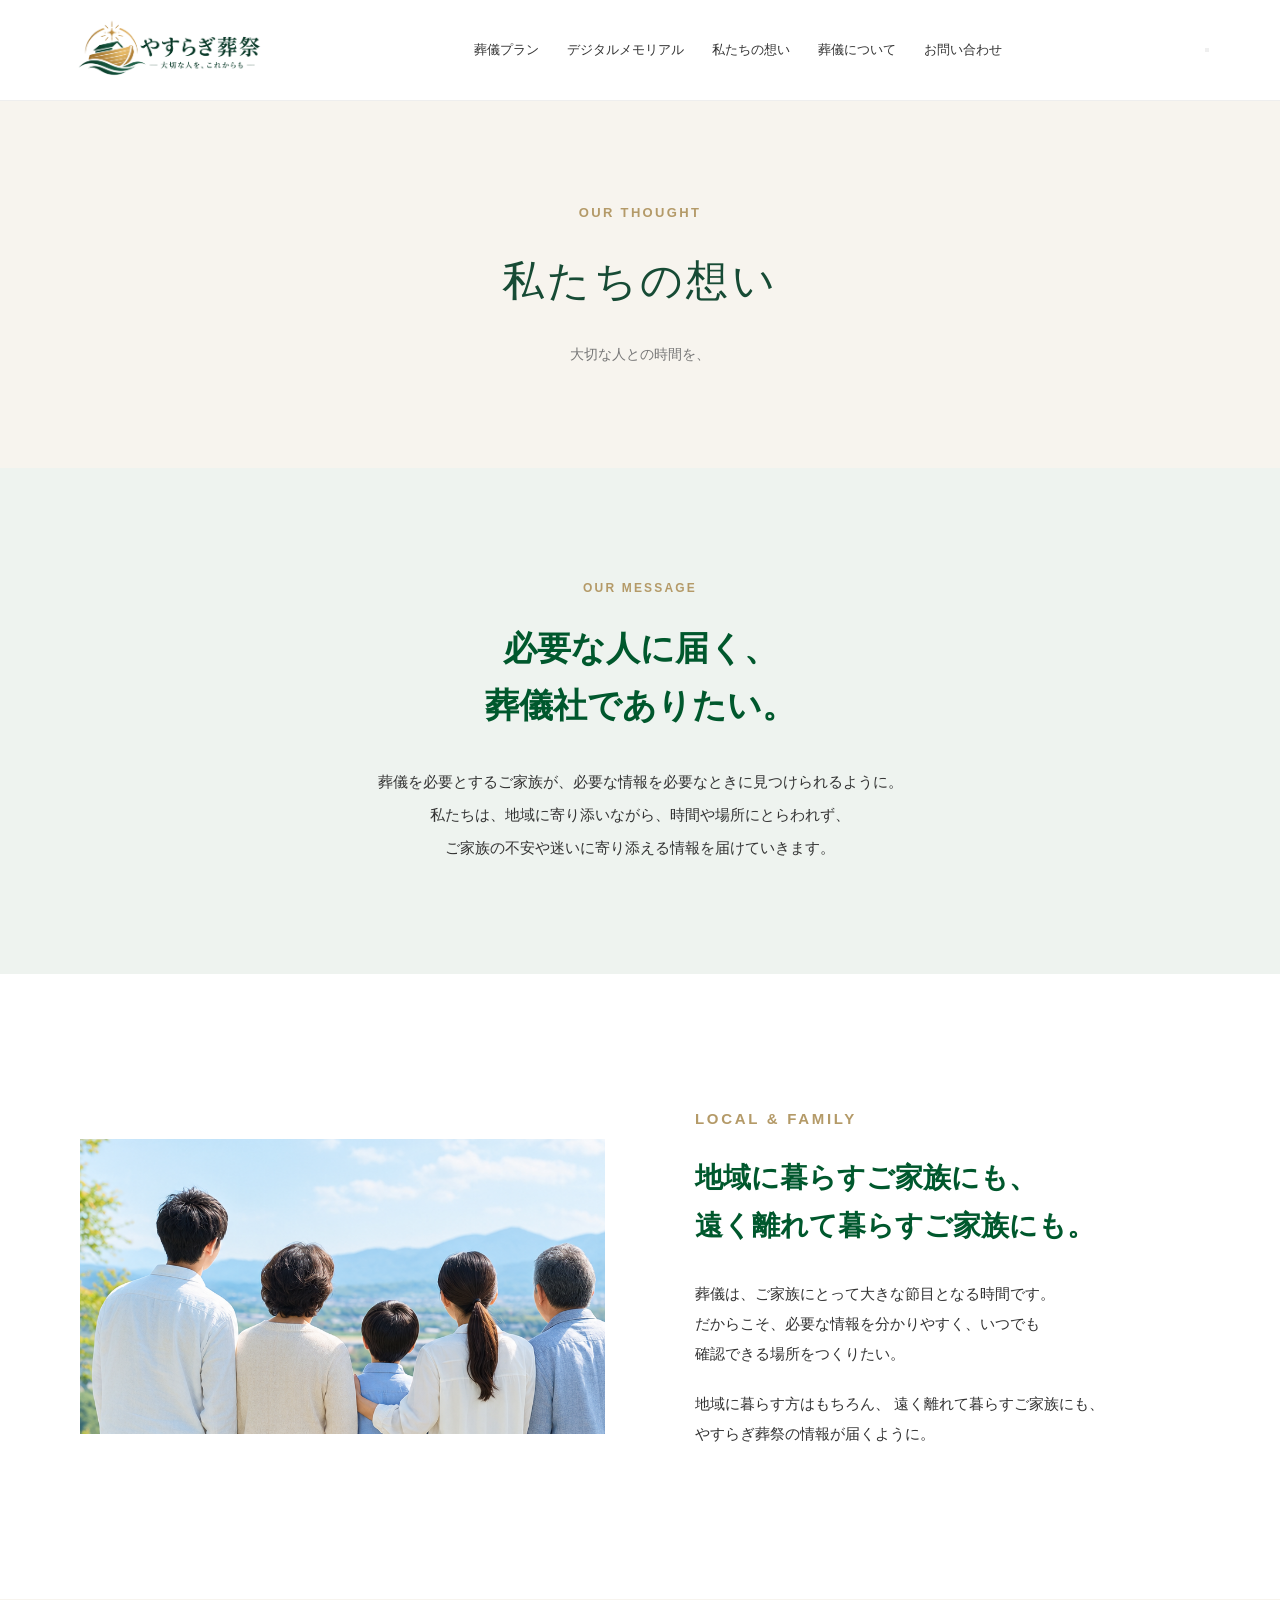
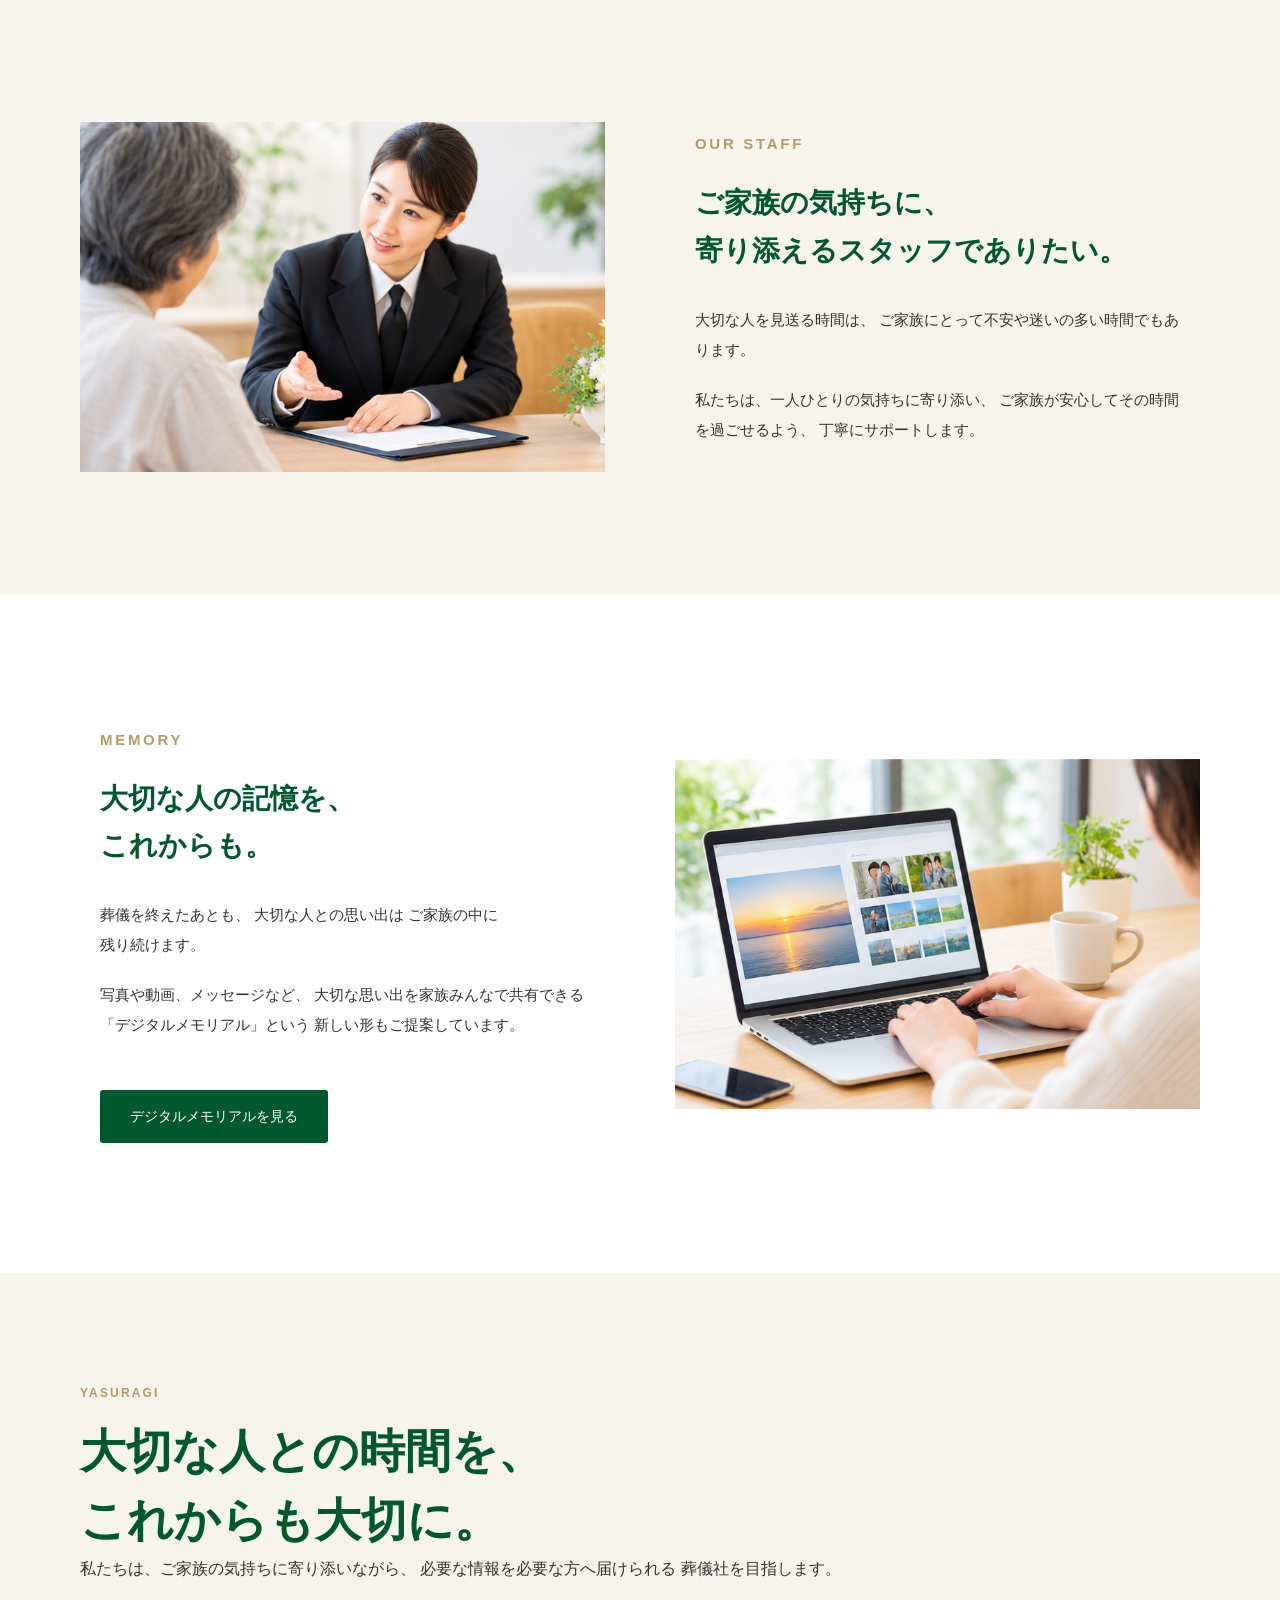
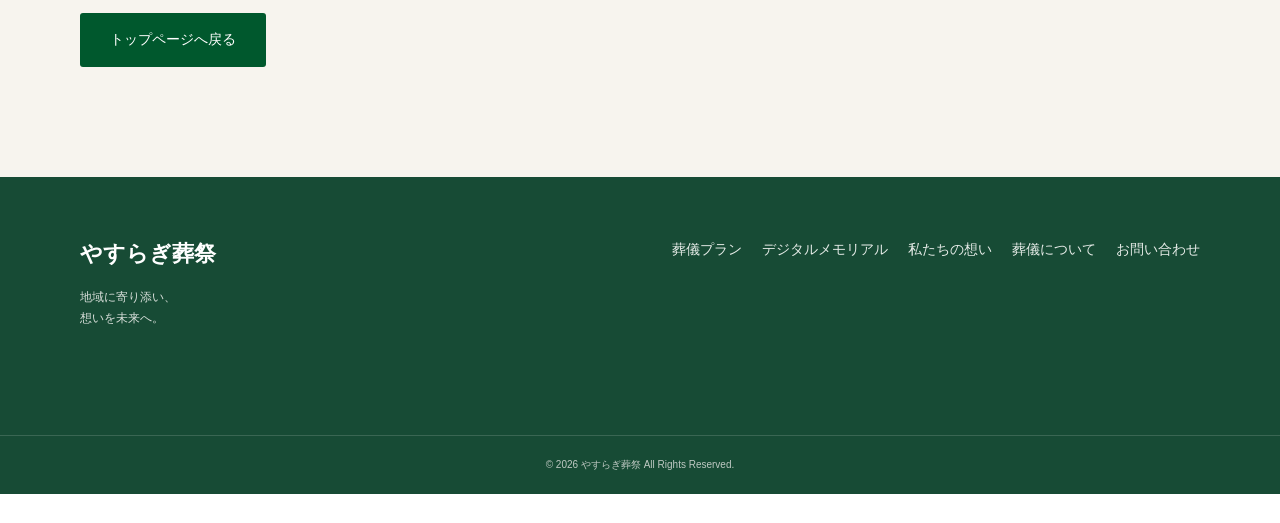
==== commit 66309d43: "Add files via upload" ====
--- a/about.html
+++ b/about.html
@@ -61,8 +61,8 @@
                 </h1>
 
                 <p>
-                    大切な人との時間を、<br>
-                    これからも大切に。
+                    大切な人との時間を、<span class="sp-only"><br>
+                        これからも大切に。</span>
                 </p>
 
             </div>
@@ -115,13 +115,13 @@
                     </h2>
 
                     <p>
-                        葬儀は、ご家族にとって大きな節目となる時間です。
-                    </p>
-
-                    <p>
-                        だからこそ、必要な情報を分かりやすく、<br>
-                        いつでも確認できる場所をつくりたい。
-                    </p>
+                        葬儀は、ご家族にとって大きな節目となる時間です。<br class="pc-only">だからこそ、必要な情報を分かりやすく、いつでも<br
+                            class="pc-only">確認できる場所をつくりたい。
+                    </p>
+
+
+
+
 
                     <p>
                         地域に暮らす方はもちろん、
--- a/style.css
+++ b/style.css
@@ -476,22 +476,22 @@
 
     display: grid;
 
-    grid-template-columns: 420px 1fr;
-
-    gap: 70px;
+    grid-template-columns: 580px 1fr;
+
+    gap: 40px;
 
     align-items: center;
 }
 
 .memorial-detail-image {
-    width: 420px;
+    width: 580px;
 
     text-align: center;
 }
 
 .memorial-detail-image img {
     width: 100%;
-    max-width: 420px;
+    max-width: 580px;
     height: auto;
 
     display: block;
@@ -2756,6 +2756,17 @@
         line-height: 1.7;
     }
 
+    tal-contact-intro {
+        text-align: center;
+        margin-bottom: 50px;
+    }
+
+    .digital-contact-intro h2 {
+        font-size: 30px;
+        line-height: 1.7;
+        margin-bottom: 20px;
+    }
+
     .about-block-content p {
         font-size: 14px;
         line-height: 2;
@@ -2767,18 +2778,7 @@
    デジタルメモリアル お問い合わせ
 ========================= */
 
-.digital-contact-intro {
-    text-align: center;
-    margin-bottom: 50px;
-}
-
-.digital-contact-intro h2 {
-    font-size: 30px;
-    line-height: 1.7;
-    margin-bottom: 20px;
-}
-
-.digital-contact-intro>p:last-child {
+.digi .digital-contact-intro>p:last-child {
     font-size: 15px;
     line-height: 2;
 }
@@ -2911,6 +2911,10 @@
         font-size: 26px;
         white-space: nowrap;
     }
+
+    .contact-item a[href^="mailto"] {
+        font-size: 18px;
+    }
 }
 
 /* スマホ版の電話番号 */
@@ -2918,6 +2922,23 @@
     .contact-item .contact-phone {
         font-size: 36px;
         letter-spacing: 1px;
+    }
+
+    /* スマホ版のトップ画像 */
+    .hero {
+        min-height: 300px;
+    }
+
+    .hero h1 {
+        font-size: 24px;
+        line-height: 1.8;
+        letter-spacing: 0;
+        word-break: keep-all;
+    }
+
+    .hero p {
+        font-size: 14px;
+        line-height: 1.8;
     }
 }
 
@@ -2960,4 +2981,388 @@
 .hero-content {
     position: relative;
     z-index: 2;
+}
+
+/* スマホ版：トップページのボタン下に余白を追加 */
+@media (max-width: 767px) {
+
+    .hero .button {
+        margin-bottom: 20px;
+    }
+
+}
+
+/* スマホ版：本文を左寄せにする */
+@media (max-width: 767px) {
+
+    .intro-text {
+        text-align: left;
+        word-break: normal;
+        overflow-wrap: break-word;
+    }
+
+}
+
+/* パソコン版では指定した位置で改行 */
+.pc-only {
+    display: inline;
+}
+
+/* スマホ版では強制改行を無効にする */
+@media (max-width: 767px) {
+
+    .pc-only {
+        display: none;
+    }
+
+    .intro-text {
+        text-align: left;
+        word-break: normal;
+        overflow-wrap: break-word;
+    }
+
+}
+
+/* スマホ版：デジタルメモリアルのお問い合わせ文だけ左寄せ */
+@media (max-width: 767px) {
+    .digital-contact-text {
+        text-align: left;
+    }
+}
+
+/* デジタルメモリアル：メッセージ動画の画像 */
+.digital-message-image {
+    display: block;
+    width: 100%;
+    max-width: 600px;
+    height: auto;
+    margin: 30px auto;
+    border-radius: 8px;
+}
+
+/* スマホ版：デジタルメモリアルの文字の左右に余白をつける */
+@media screen and (max-width: 767px) {
+
+    .memorial-detail-text {
+        padding-left: 20px;
+        padding-right: 20px;
+        box-sizing: border-box;
+    }
+
+}
+
+/* デジタルメモリアル：見出しを大きくする */
+.notice-content h2 {
+    font-size: 40px;
+}
+
+@media screen and (max-width: 767px) {
+    .notice-content h2 {
+        font-size: 30px;
+    }
+}
+
+/* スマホ版：デジタルメモリアルの文章を左詰め */
+@media screen and (max-width: 767px) {
+    .notice-content p {
+        text-align: left;
+    }
+}
+
+/* スマホ版：トップページのデジタルメモリアル見出し */
+@media screen and (max-width: 767px) {
+    #memorial .section-title h2 {
+        font-size: 34px !important;
+    }
+}
+
+/* 改行はスマホ版だけ表示 */
+.sp-only {
+    display: none;
+}
+
+@media screen and (max-width: 767px) {
+    .sp-only {
+        display: inline;
+    }
+}
+
+
+/* スマホ版：お問い合わせ見出しを少し大きく */
+@media screen and (max-width: 767px) {
+    #contact h2 {
+        font-size: 28px;
+        line-height: 1.7;
+    }
+}
+
+/* スマホ版：デジタルメモリアルのページタイトル */
+@media screen and (max-width: 767px) {
+    .page-hero .page-hero-content h1 {
+        font-size: 28px !important;
+    }
+}
+
+/* スマホ版：ページタイトル下の説明文を一行にする */
+@media screen and (max-width: 767px) {
+    .page-hero .page-hero-content>p:not(.section-label) {
+        font-size: 13px;
+        white-space: nowrap;
+    }
+}
+
+
+
+/* スマホ版：デジタルメモリアルの導入見出し */
+@media screen and (max-width: 767px) {
+    .detail-intro h2 {
+        font-size: 28px;
+        line-height: 1.7;
+    }
+}
+
+
+/* デジタルメモリアルへ戻る：共通設定（パソコン版） */
+.detail-back {
+    display: inline-block;
+    margin-bottom: 20px;
+}
+
+/* パソコン版：左側と下に余白 */
+.detail-back {
+    display: inline-block;
+    margin-left: 20px;
+    margin-bottom: 20px;
+}
+
+/* スマホ版だけ中央配置 */
+@media screen and (max-width: 768px) {
+    .detail-back {
+        display: block;
+        width: fit-content;
+        margin: 0 auto 20px;
+    }
+}
+
+/* お問い合わせ見出し */
+.notice-heading {
+    text-align: center;
+}
+
+/* お問い合わせ：メインの文字 */
+.notice-title {
+    font-size: 32px;
+}
+
+/* お気軽にご相談ください：少し小さく */
+.notice-subtitle {
+    font-size: 20px;
+}
+
+/* スマホ版：お問い合わせ見出しを中央寄せ */
+@media screen and (max-width: 767px) {
+
+    .digital-contact-intro {
+        margin-bottom: 35px;
+        text-align: center;
+    }
+
+    .digital-contact-intro .notice-heading {
+        text-align: center;
+        font-size: 23px;
+        line-height: 1.7;
+        width: 100%;
+        margin: 0 0 20px;
+    }
+
+    .digital-contact-intro .notice-title {
+        font-size: 28px;
+    }
+
+    .digital-contact-intro .notice-subtitle {
+        font-size: 18px;
+    }
+}
+
+
+/* パソコン版：お問い合わせの上の余白を縮める */
+@media screen and (min-width: 768px) {
+    .contact.section {
+        padding-top: 5px;
+    }
+}
+
+
+/* スマホ版：ラベルと見出しは中央、本文は左詰め */
+@media screen and (max-width: 767px) {
+    .about-message-inner {
+        text-align: left;
+    }
+
+    .about-message-inner .section-label,
+    .about-message-inner h2 {
+        text-align: center;
+    }
+}
+
+/* お知らせセクションの見出し */
+.notice-box h2 {
+    font-size: 35px;
+}
+
+/* CONTACTセクションの上に余白を追加 */
+#contact.contact {
+    margin-top: 50px;
+}
+
+/* FEATURES：カードを横並びにする */
+.feature-grid {
+    display: grid;
+    grid-template-columns: repeat(3, minmax(0, 1fr));
+    gap: 24px;
+    align-items: stretch;
+    margin-top: 48px;
+}
+
+/* カードのデザインと高さ */
+.feature-grid .feature-card {
+    display: flex;
+    flex-direction: column;
+    box-sizing: border-box;
+    height: 100%;
+    min-width: 0;
+    padding: 32px 28px;
+    background-color: #ffffff;
+    border: 1px solid #e9e3d9;
+    border-radius: 18px;
+    box-shadow: 0 4px 16px rgba(23, 75, 53, 0.04);
+    transition: transform 0.3s ease,
+        box-shadow 0.3s ease;
+}
+
+/* 番号 */
+.feature-grid .feature-number {
+    display: block;
+    margin-bottom: 20px;
+    color: #b49a68;
+    font-family: serif;
+    font-size: 32px;
+    line-height: 1.2;
+}
+
+/* 見出し */
+.feature-grid .feature-card h3 {
+    margin: 0 0 16px;
+    color: #174b35;
+    font-size: 18px;
+    line-height: 1.7;
+}
+
+/* 説明文 */
+.feature-grid .feature-card p {
+    margin: 0;
+    color: #55534f;
+    font-size: 14px;
+    line-height: 1.9;
+}
+
+/* マウスを乗せたとき */
+@media (hover: hover) {
+    .feature-grid .feature-card:hover {
+        transform: translateY(-4px);
+        box-shadow: 0 10px 24px rgba(23, 75, 53, 0.09);
+    }
+}
+
+/* スマートフォンでは縦並び */
+@media (max-width: 767px) {
+    .feature-grid {
+        grid-template-columns: 1fr;
+        gap: 16px;
+        margin-top: 32px;
+    }
+
+    .feature-grid .feature-card {
+        padding: 24px;
+    }
+
+    .feature-grid .feature-number {
+        margin-bottom: 12px;
+        font-size: 28px;
+    }
+}
+
+/* カード上部：番号とアイコン */
+.feature-card-top {
+    display: flex;
+    justify-content: space-between;
+    align-items: flex-start;
+    gap: 12px;
+    margin-bottom: 20px;
+}
+
+/* 番号の下余白は親要素で管理 */
+.feature-grid .feature-card-top .feature-number {
+    margin-bottom: 0;
+}
+
+/* 右上のアイコン */
+.feature-icon {
+    display: flex;
+    align-items: center;
+    justify-content: center;
+    width: 42px;
+    height: 42px;
+    flex-shrink: 0;
+    color: #b49a68;
+    background-color: #f7f4ee;
+    border-radius: 50%;
+}
+
+.feature-icon svg {
+    display: block;
+    width: 22px;
+    height: 22px;
+}
+
+/* スマートフォン */
+@media (max-width: 767px) {
+    .feature-card-top {
+        margin-bottom: 12px;
+    }
+
+    .feature-icon {
+        width: 38px;
+        height: 38px;
+    }
+
+    .feature-icon svg {
+        width: 20px;
+        height: 20px;
+    }
+}
+
+/* スマホ表示：イントロの見出し */
+@media (max-width: 767px) {
+    .intro h2 {
+        font-size: 22px;
+    }
+}
+
+/* スマホ表示：デジタルメモリアルの見出し */
+@media (max-width: 767px) {
+    #memorial .section-title h2 {
+        font-size: 28px !important;
+    }
+}
+
+/* スマホ表示：葬儀費用の見出しと説明文 */
+@media (max-width: 767px) {
+    .price-items .section-heading h2 {
+        font-size: 24px;
+    }
+
+    .price-items .section-heading>p:not(.section-label) {
+        font-size: 14px;
+    }
 }
